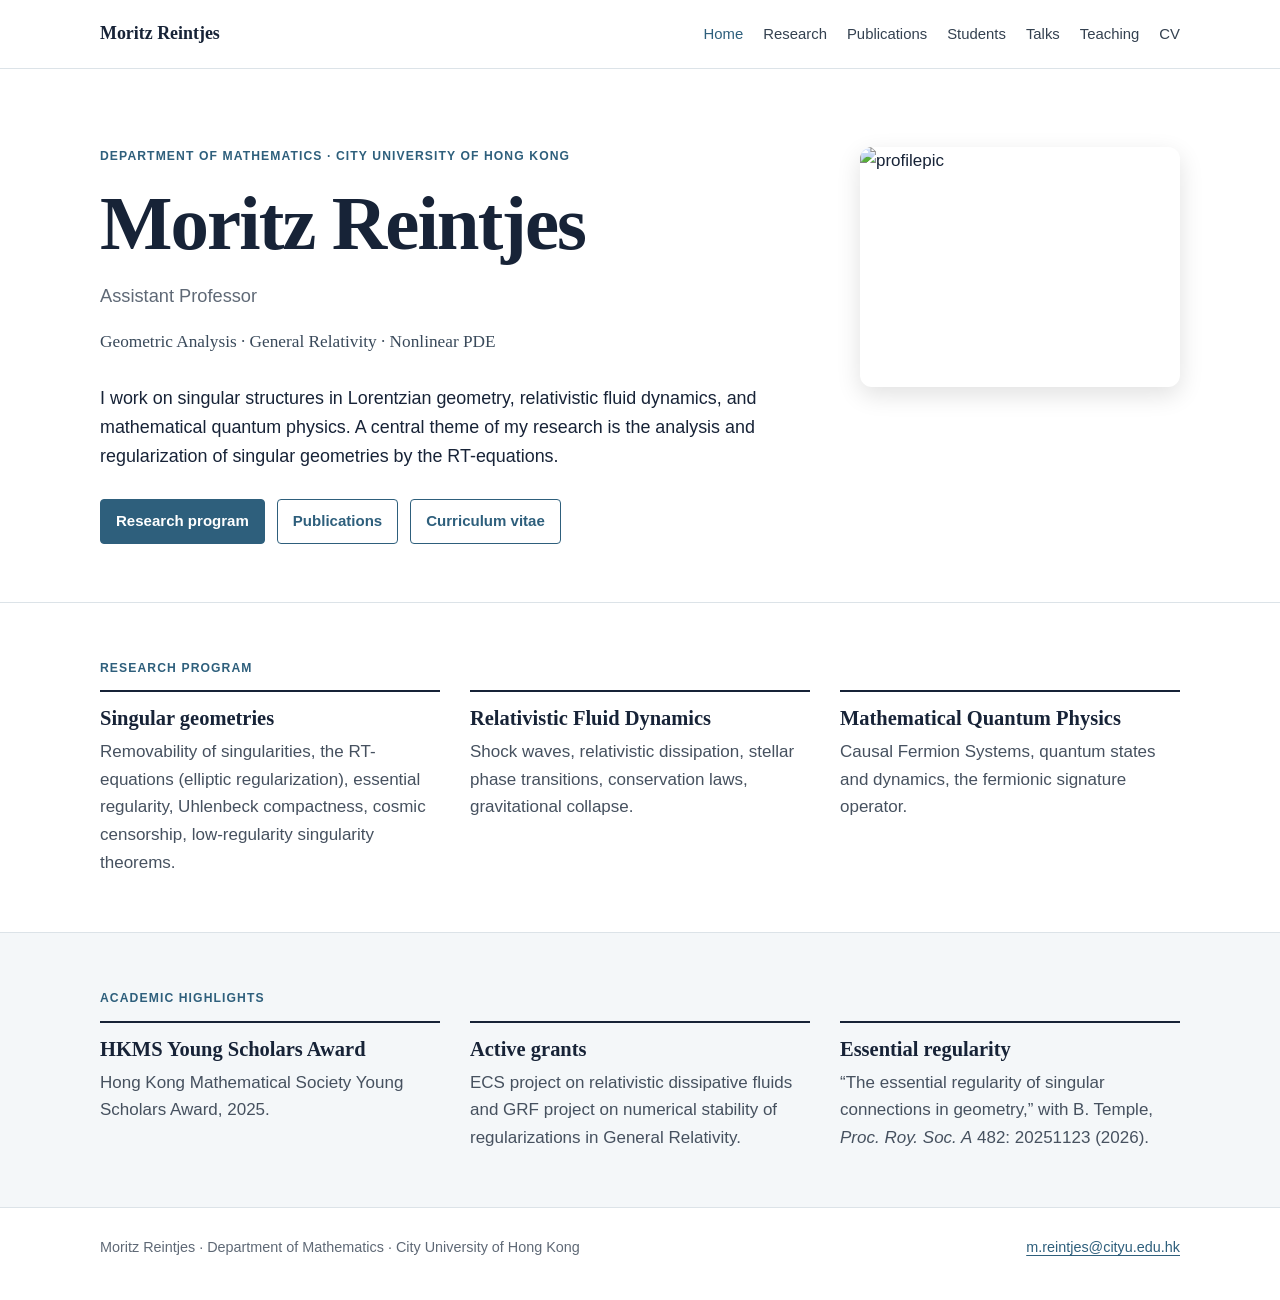
==== index.html @ 3b7ca8b9 "Add files via upload academic website - version October 20, 2026" ====
<!doctype html>
<html lang="en">
<head>
  <meta charset="utf-8">
  <meta name="viewport" content="width=device-width, initial-scale=1">
  <meta name="description" content="Moritz Reintjes — mathematics, geometric analysis, general relativity and nonlinear PDE.">
  <title>Moritz Reintjes — Mathematics</title>
  <link rel="stylesheet" href="styles.css">
  <style>
    .hero-layout {
      display: grid;
      grid-template-columns: minmax(0, 1fr) 320px;
      gap: 3rem;
      align-items: start;
    }

    .hero-photo {
      width: 100%;
      max-width: 320px;
      aspect-ratio: 4 / 3;
      object-fit: cover;
      object-position: center 62%;
      border-radius: 12px;
      display: block;
      box-shadow: 0 8px 24px rgba(0, 0, 0, 0.12);
    }

    @media (max-width: 820px) {
      .hero-layout {
        grid-template-columns: 1fr;
        gap: 1.75rem;
      }

      .hero-photo {
        max-width: 420px;
        justify-self: start;
      }
    }
  </style>
</head>
<body>
<header class="site-header">
  <div class="container nav">
    <a class="brand" href="index.html">Moritz Reintjes</a>
    <nav class="nav-links" aria-label="Main navigation">
      <a class="active" href="index.html">Home</a><a href="research.html">Research</a><a href="publications.html">Publications</a><a href="students.html">Students</a><a href="talks.html">Talks</a><a href="teaching.html">Teaching</a><a href="cv.html">CV</a>
    </nav>
  </div>
</header>

<main>
<section class="hero">
  <div class="container hero-layout">
    <div>
      <div class="eyebrow">Department of Mathematics · City University of Hong Kong</div>
      <h1>Moritz Reintjes</h1>
      <p class="subtitle">Assistant Professor</p>
      <p class="keywords">Geometric Analysis · General Relativity · Nonlinear PDE</p>
      <p class="hero-copy">I work on singular structures in Lorentzian geometry, relativistic fluid dynamics, and mathematical quantum physics. A central theme of my research is the analysis and regularization of singular geometries by the RT-equations.</p>
      <div class="actions">
        <a class="button primary" href="research.html">Research program</a>
        <a class="button" href="publications.html">Publications</a>
        <a class="button" href="cv.html">Curriculum vitae</a>
      </div>
    </div>
    <img class="hero-photo" src="profilepic.jpg" alt="profilepic">
  </div>
</section>

<section class="section">
  <div class="container">
    <div class="eyebrow">Research program</div>
    <div class="grid-3">
      <article class="card"><h3>Singular geometries</h3><p>Removability of singularities, the RT-equations (elliptic regularization), essential regularity, Uhlenbeck compactness, cosmic censorship, low-regularity singularity theorems.</p></article>
      <article class="card"><h3>Relativistic Fluid Dynamics</h3><p>Shock waves, relativistic dissipation, stellar phase transitions, conservation laws, gravitational collapse.</p></article>
      <article class="card"><h3>Mathematical Quantum Physics</h3><p>Causal Fermion Systems, quantum states and dynamics, the fermionic signature operator.</p></article>
    </div>
  </div>
</section>

<section class="section soft">
  <div class="container">
    <div class="eyebrow">Academic highlights</div>
      <div class="grid-3">
      <div class="card"><h3>HKMS Young Scholars Award</h3><p>Hong Kong Mathematical Society Young Scholars Award, 2025.</p></div>
      <div class="card"><h3>Active grants</h3><p>ECS project on relativistic dissipative fluids and GRF project on numerical stability of regularizations in General Relativity.</p></div>
      <div class="card"><h3>Essential regularity</h3><p>“The essential regularity of singular connections in geometry,” with B. Temple, <em>Proc. Roy. Soc. A</em> 482: 20251123 (2026).</p></div>
    </div>
  </div>
</section>
</main>

<footer class="site-footer"><div class="container footer-flex"><span>Moritz Reintjes · Department of Mathematics · City University of Hong Kong</span><span><a href="mailto:m.reintjes@cityu.edu.hk">m.reintjes@cityu.edu.hk</a></span></div></footer>
<script src="site.js"></script>
</body></html>
---- styles.css ----
:root {
  --ink: #172337;
  --muted: #5f6976;
  --accent: #2e5f7c;
  --accent-dark: #23495f;
  --paper: #ffffff;
  --soft: #f4f7f9;
  --line: #dce3e8;
  --max: 1080px;
}

* { box-sizing: border-box; }
html { scroll-behavior: smooth; }
body {
  margin: 0;
  background: var(--paper);
  color: var(--ink);
  font-family: -apple-system, BlinkMacSystemFont, "Segoe UI", Helvetica, Arial, sans-serif;
  font-size: 17px;
  line-height: 1.62;
}
a { color: var(--accent); text-decoration-thickness: 1px; text-underline-offset: 3px; }
a:hover { color: var(--accent-dark); }
.container { width: min(var(--max), calc(100% - 42px)); margin: 0 auto; }

.site-header {
  border-bottom: 1px solid var(--line);
  background: rgba(255,255,255,.97);
  position: sticky;
  top: 0;
  z-index: 10;
}
.nav {
  min-height: 68px;
  display: flex;
  align-items: center;
  justify-content: space-between;
  gap: 28px;
}
.brand {
  font-family: Georgia, "Times New Roman", serif;
  font-size: 1.12rem;
  font-weight: 700;
  color: var(--ink);
  text-decoration: none;
  white-space: nowrap;
}
.nav-links { display: flex; gap: 20px; align-items: center; flex-wrap: wrap; justify-content: flex-end; }
.nav-links a { color: #344150; text-decoration: none; font-size: .93rem; }
.nav-links a:hover, .nav-links a.active { color: var(--accent); }

.hero { padding: 78px 0 58px; }
.eyebrow {
  color: var(--accent);
  text-transform: uppercase;
  letter-spacing: .09em;
  font-weight: 700;
  font-size: .76rem;
  margin-bottom: 12px;
}
h1, h2, h3 { font-family: Georgia, "Times New Roman", serif; color: var(--ink); line-height: 1.18; }
h1 { font-size: clamp(2.6rem, 6vw, 4.8rem); margin: 0 0 12px; letter-spacing: -.025em; }
h2 { font-size: clamp(1.65rem, 3vw, 2.35rem); margin: 0 0 20px; }
h3 { font-size: 1.28rem; margin: 0 0 8px; }
.subtitle { font-size: 1.14rem; color: var(--muted); margin: 0 0 16px; }
.keywords { font-family: Georgia, "Times New Roman", serif; color: #39495a; font-size: 1.08rem; }
.hero-copy { max-width: 790px; font-size: 1.12rem; margin: 28px 0 0; }
.actions { display: flex; gap: 12px; flex-wrap: wrap; margin-top: 28px; }
.button {
  display: inline-block;
  border: 1px solid var(--accent);
  padding: 9px 15px;
  border-radius: 4px;
  text-decoration: none;
  font-weight: 650;
  font-size: .94rem;
}
.button.primary { background: var(--accent); color: white; }
.button.primary:hover { background: var(--accent-dark); color: white; }

.section { padding: 56px 0; border-top: 1px solid var(--line); }
.section.soft { background: var(--soft); }
.lead { max-width: 850px; font-size: 1.08rem; }
.callout {
  border-left: 4px solid var(--accent);
  padding: 3px 0 3px 23px;
  max-width: 900px;
}
.grid-3 { display: grid; grid-template-columns: repeat(3, minmax(0, 1fr)); gap: 30px; }
.card { border-top: 2px solid var(--ink); padding-top: 14px; }
.card p { color: #46515f; margin: 8px 0 0; }

.page-head { padding: 60px 0 36px; }
.page-head h1 { font-size: clamp(2.2rem, 5vw, 3.55rem); }
.page-head p { max-width: 800px; color: var(--muted); font-size: 1.05rem; }
.content { max-width: 860px; }
.content section { margin-bottom: 44px; }
.content h2 { font-size: 1.75rem; margin-bottom: 12px; }
.content h3 { margin-top: 24px; }

.clean-list { padding: 0; margin: 0; list-style: none; }
.clean-list li { padding: 10px 0; border-bottom: 1px solid var(--line); }
.meta { color: var(--muted); font-size: .92rem; }
.pubs { list-style: none; padding: 0; margin: 0; counter-reset: none; }
.pub { display: grid; grid-template-columns: 42px 1fr; gap: 8px; padding: 11px 0; border-bottom: 1px solid #e7ecef; }
.pub-num { color: var(--muted); text-align: right; padding-right: 8px; font-variant-numeric: tabular-nums; }
.pub-title { font-weight: 640; }
.pub-journal { color: #45515e; }
.pub-links { font-size: .88rem; margin-top: 2px; }

.timeline { display: grid; grid-template-columns: 160px 1fr; gap: 8px 24px; }
.timeline .date { color: var(--muted); font-variant-numeric: tabular-nums; }
.timeline .entry { padding-bottom: 16px; }
.timeline strong { font-weight: 690; }

.stat-row { display: flex; gap: 28px; flex-wrap: wrap; margin-top: 20px; }
.stat { min-width: 170px; }
.stat strong { display: block; font-family: Georgia, "Times New Roman", serif; font-size: 1.55rem; }
.stat span { color: var(--muted); font-size: .9rem; }

.site-footer { border-top: 1px solid var(--line); padding: 28px 0 40px; color: var(--muted); font-size: .9rem; }
.footer-flex { display: flex; justify-content: space-between; gap: 24px; flex-wrap: wrap; }

@media (max-width: 820px) {
  body { font-size: 16px; }
  .site-header { position: static; }
  .nav { align-items: flex-start; flex-direction: column; padding: 16px 0; gap: 10px; }
  .nav-links { justify-content: flex-start; gap: 14px; }
  .hero { padding-top: 50px; }
  .grid-3 { grid-template-columns: 1fr; gap: 26px; }
  .timeline { grid-template-columns: 1fr; gap: 0; }
  .timeline .date { padding-top: 12px; }
}
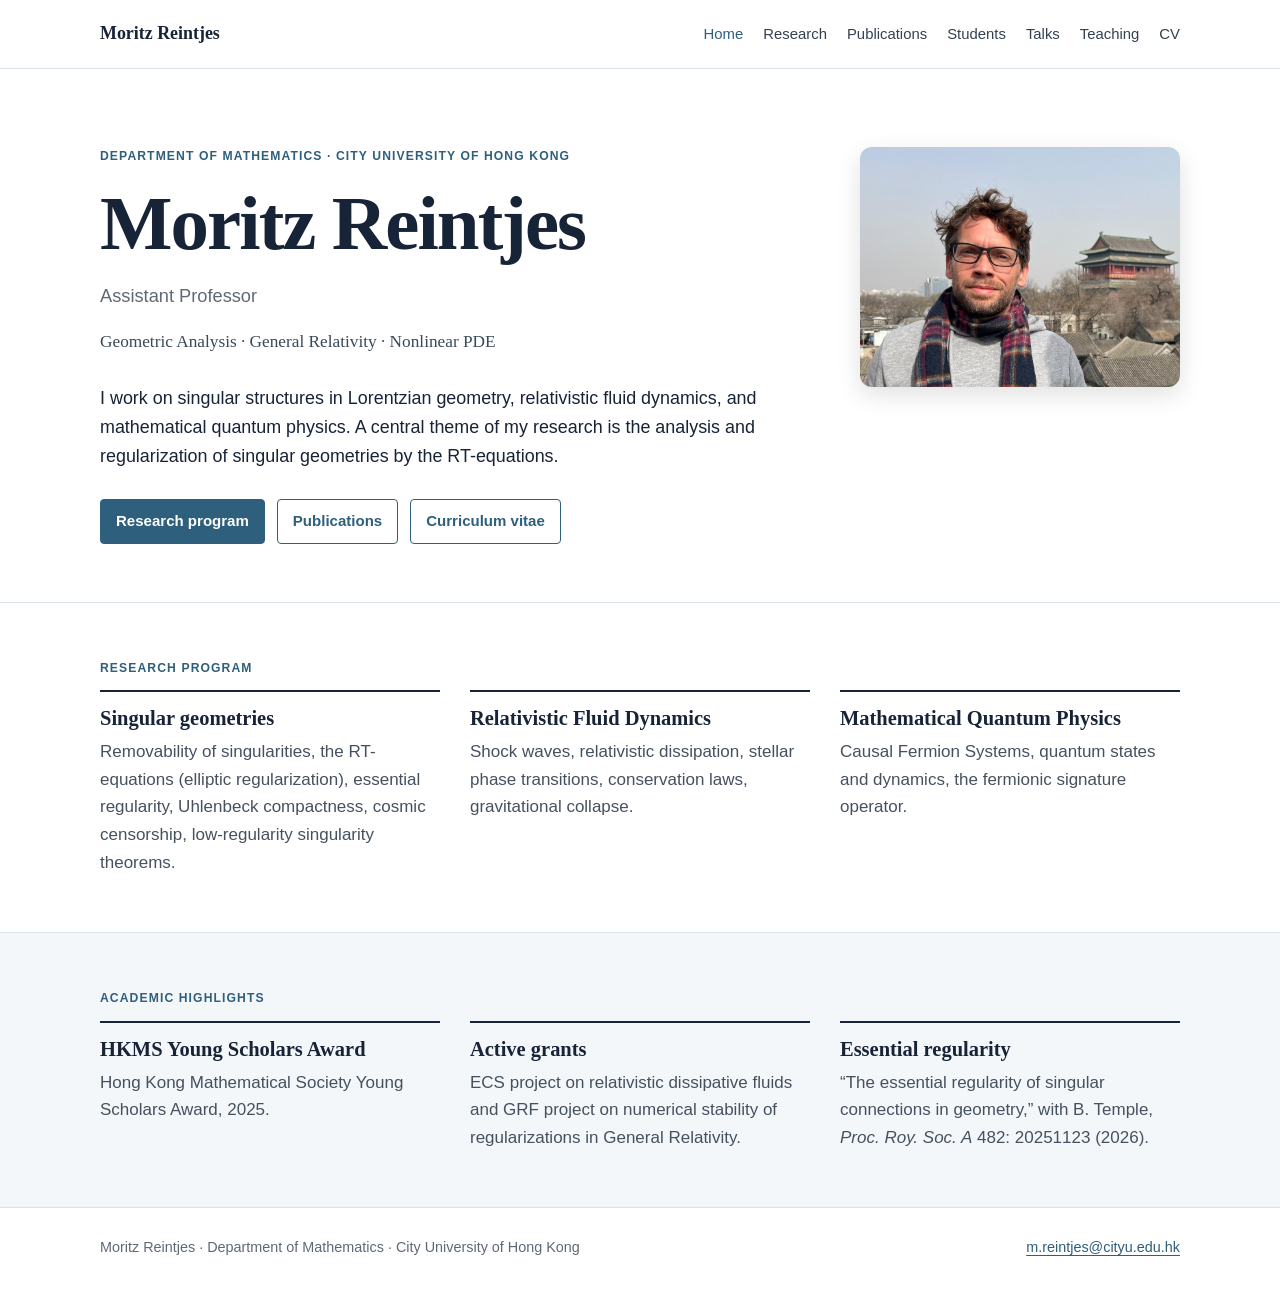
==== commit 4e934cbc: "Update index.html" ====
--- a/index.html
+++ b/index.html
@@ -63,7 +63,7 @@
         <a class="button" href="cv.html">Curriculum vitae</a>
       </div>
     </div>
-    <img class="hero-photo" src="profilepic.jpg" alt="profilepic">
+    <img class="hero-photo" src="profilepic.JPG" alt="profilepic">
   </div>
 </section>
 
